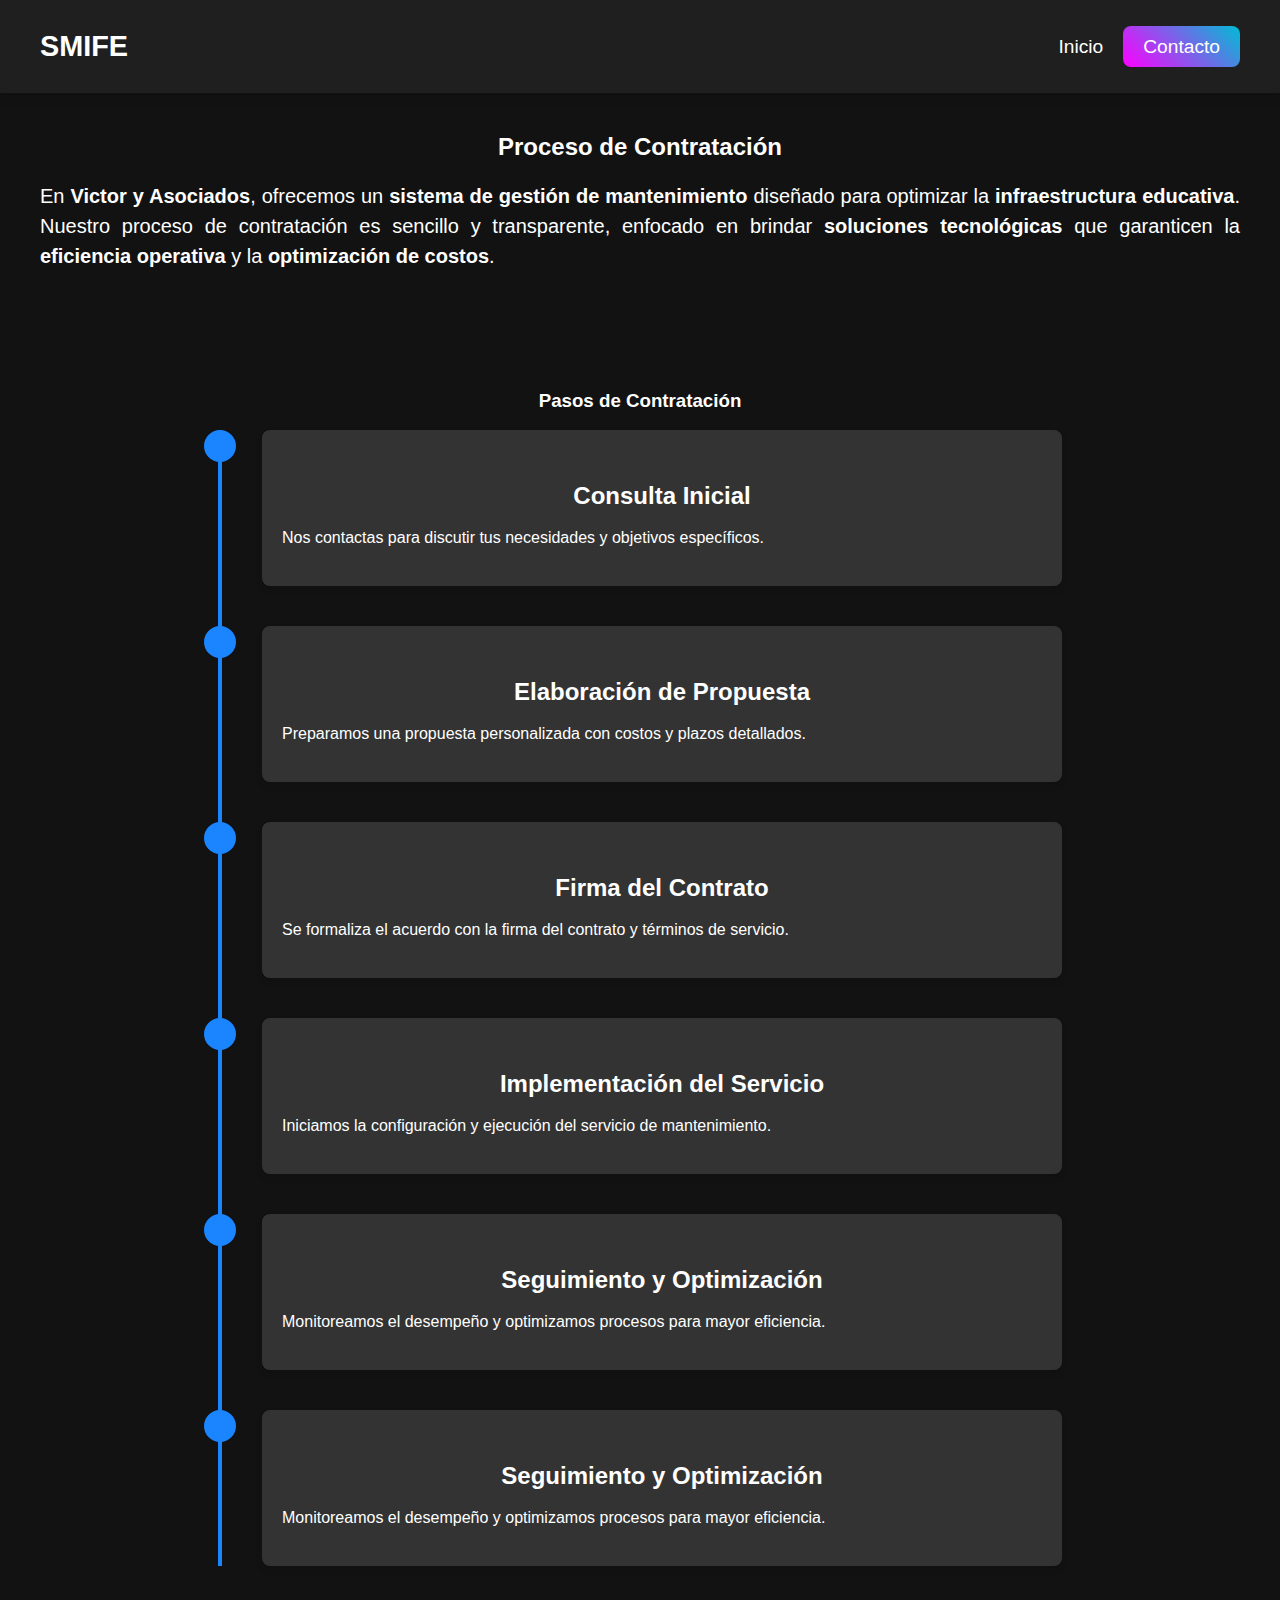
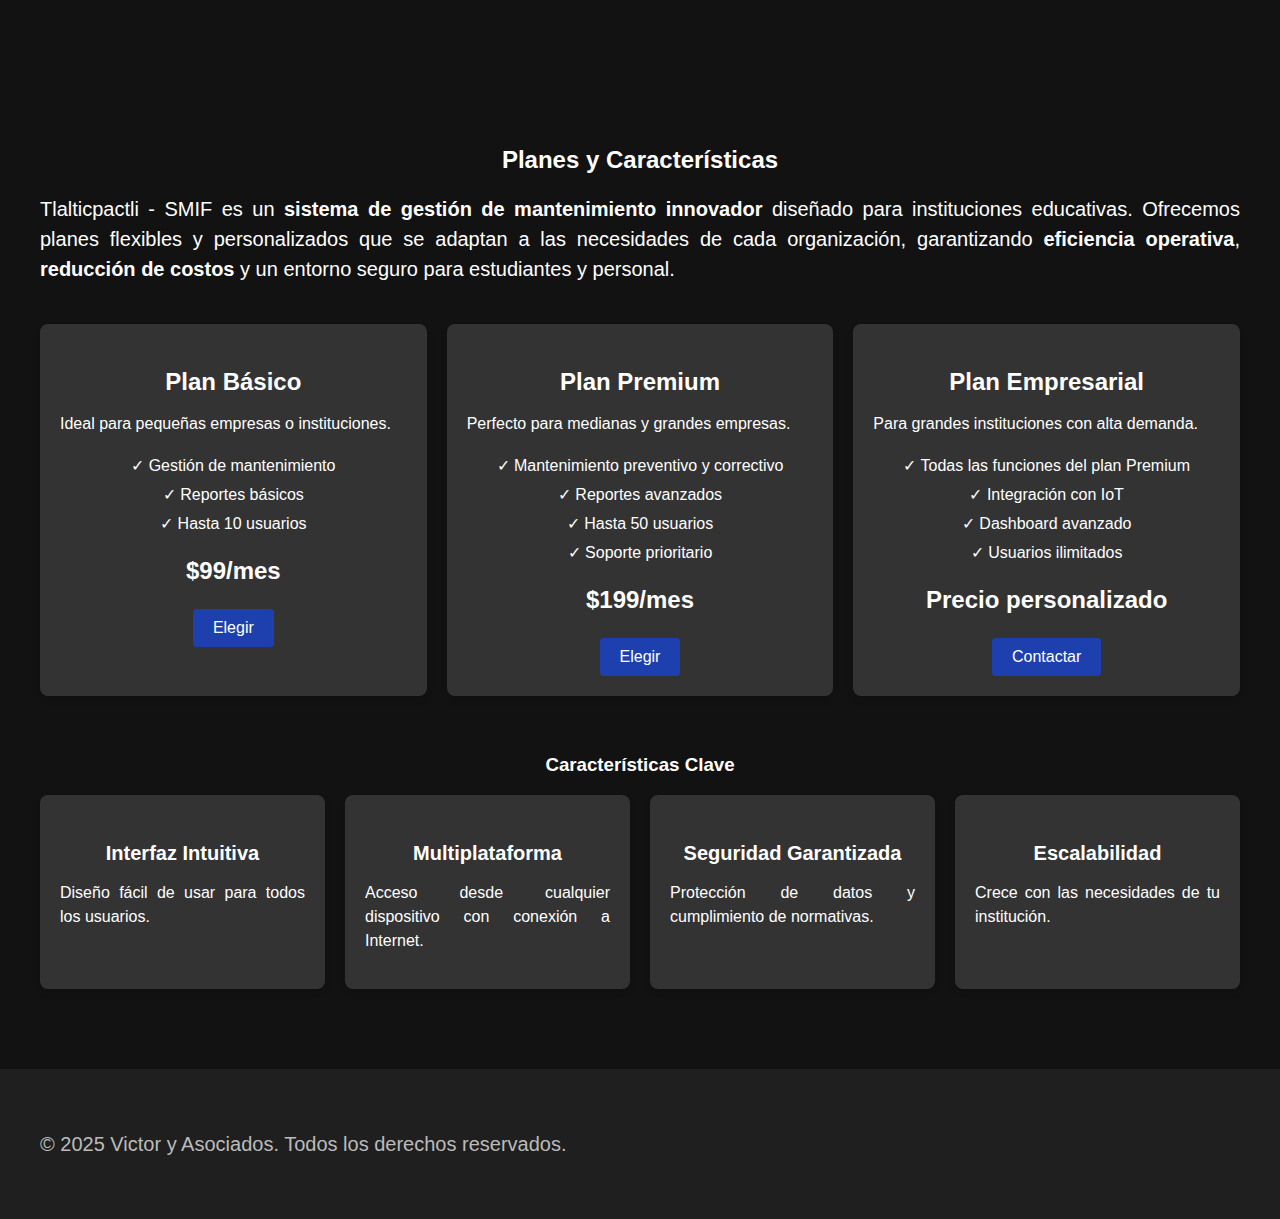
==== producto.html @ 5d18ec7e "primer commit" ====
<!DOCTYPE html>
<html lang="es">

<head>
    <meta charset="UTF-8">
    <meta name="viewport" content="width=device-width, initial-scale=1.0">
    <title>Proceso de Contratación - SMIFE</title>
    <link rel="stylesheet" href="styles.css"> <!-- Enlaza tu archivo CSS --><!-- Toastr CSS -->
</head>

<body>

    <header>
        <div class="content">
            <div class="logo">SMIFE</div>

            <!-- Menú de Navegación -->
            <nav aria-label="Menú principal">
                <!-- Botón de Menú Hamburguesa (solo visible en móviles) -->
                <button class="menu-toggle" aria-label="Abrir menú" aria-expanded="false">
                    <span class="hamburger"></span>
                </button>

                <!-- Lista de Enlaces -->
                <ul class="nav-links">
                    <li><a href="index.html">Inicio</a></li>
                    <li><a href="contacto.html" class="btn">Contacto</a></li>
                </ul>
            </nav>
        </div>
    </header>
    <!-- Sección del Proceso de Contratación -->
    <section class="content">
        <h2>Proceso de Contratación</h2>
        <p>
            En <strong>Victor y Asociados</strong>, ofrecemos un <strong>sistema de gestión de mantenimiento</strong>
            diseñado para optimizar la <strong>infraestructura educativa</strong>. Nuestro proceso de contratación es
            sencillo y transparente, enfocado en brindar <strong>soluciones tecnológicas</strong> que garanticen la
            <strong>eficiencia operativa</strong> y la <strong>optimización de costos</strong>.
        </p>
    </section>

    <!-- Sección de Pasos de Contratación -->
    <section class="timeline-section">
        <div class="content">
            <h3>Pasos de Contratación</h3>
            <ol class="timeline">
                <!-- Paso 1: Consulta -->
                <li class="timeline-item">
                    <span class="timeline-point"></span>
                    <div class="timeline-card">
                        <h4>Consulta Inicial</h4>
                        <p>Nos contactas para discutir tus necesidades y objetivos específicos.</p>

                    </div>
                </li>

                <!-- Paso 2: Elaboración de Propuesta -->
                <li class="timeline-item">
                    <span class="timeline-point"></span>
                    <div class="timeline-card">
                        <h4>Elaboración de Propuesta</h4>
                        <p>Preparamos una propuesta personalizada con costos y plazos detallados.</p>

                    </div>
                </li>

                <!-- Paso 3: Firma del Contrato -->
                <li class="timeline-item">
                    <span class="timeline-point"></span>
                    <div class="timeline-card">
                        <h4>Firma del Contrato</h4>
                        <p>Se formaliza el acuerdo con la firma del contrato y términos de servicio.</p>

                    </div>
                </li>

                <!-- Paso 4: Implementación -->
                <li class="timeline-item">
                    <span class="timeline-point"></span>
                    <div class="timeline-card">
                        <h4>Implementación del Servicio</h4>
                        <p>Iniciamos la configuración y ejecución del servicio de mantenimiento.</p>

                    </div>
                </li>

                <!-- Paso 5: Seguimiento y Optimización -->
                <li class="timeline-item">
                    <span class="timeline-point"></span>
                    <div class="timeline-card">
                        <h4>Seguimiento y Optimización</h4>
                        <p>Monitoreamos el desempeño y optimizamos procesos para mayor eficiencia.</p>
                    </div>
                </li>

                <li class="timeline-item">
                    <span class="timeline-point"></span>
                    <div class="timeline-card">
                        <h4>Seguimiento y Optimización</h4>
                        <p>Monitoreamos el desempeño y optimizamos procesos para mayor eficiencia.</p>
                    </div>
                </li>

            </ol>
        </div>

    </section>

    <!-- Sección de Planes y Características -->
    <section class="plans-section">
        <div class="content">
            <h2>Planes y Características</h2>
            <p>
                Tlalticpactli - SMIF es un <strong>sistema de gestión de mantenimiento innovador</strong> diseñado para
                instituciones educativas. Ofrecemos planes flexibles y personalizados que se adaptan a las necesidades
                de
                cada organización, garantizando <strong>eficiencia operativa</strong>, <strong>reducción de
                    costos</strong>
                y un entorno seguro para estudiantes y personal.
            </p>

        </div>


        <!-- Tarjetas de Planes -->
        <div class="plans-grid">
            <!-- Plan Básico -->
            <div class="plan-card">
                <h3>Plan Básico</h3>
                <p>Ideal para pequeñas empresas o instituciones.</p>
                <ul>
                    <li>&#10003; Gestión de mantenimiento</li>
                    <li>&#10003; Reportes básicos</li>
                    <li>&#10003; Hasta 10 usuarios</li>
                </ul>
                <p class="price">$99/mes</p>
                <button>Elegir</button>
            </div>

            <!-- Plan Premium -->
            <div class="plan-card">
                <h3>Plan Premium</h3>
                <p>Perfecto para medianas y grandes empresas.</p>
                <ul>
                    <li>&#10003; Mantenimiento preventivo y correctivo</li>
                    <li>&#10003; Reportes avanzados</li>
                    <li>&#10003; Hasta 50 usuarios</li>
                    <li>&#10003; Soporte prioritario</li>
                </ul>
                <p class="price">$199/mes</p>
                <button>Elegir</button>
            </div>

            <!-- Plan Empresarial -->
            <div class="plan-card">
                <h3>Plan Empresarial</h3>
                <p>Para grandes instituciones con alta demanda.</p>
                <ul>
                    <li>&#10003; Todas las funciones del plan Premium</li>
                    <li>&#10003; Integración con IoT</li>
                    <li>&#10003; Dashboard avanzado</li>
                    <li>&#10003; Usuarios ilimitados</li>
                </ul>
                <p class="price">Precio personalizado</p>
                <button>Contactar</button>
            </div>
        </div>

        <!-- Características Adicionales -->
        <div class="features-section">
            <h3>Características Clave</h3>
            <div class="features-grid">
                <div class="feature-card">
                    <h4>Interfaz Intuitiva</h4>
                    <p>Diseño fácil de usar para todos los usuarios.</p>
                </div>
                <div class="feature-card">
                    <h4>Multiplataforma</h4>
                    <p>Acceso desde cualquier dispositivo con conexión a Internet.</p>
                </div>
                <div class="feature-card">
                    <h4>Seguridad Garantizada</h4>
                    <p>Protección de datos y cumplimiento de normativas.</p>
                </div>
                <div class="feature-card">
                    <h4>Escalabilidad</h4>
                    <p>Crece con las necesidades de tu institución.</p>
                </div>
            </div>
        </div>
    </section>

    <footer>
        <div class="content">
            <p>&copy; 2025 Victor y Asociados. Todos los derechos reservados.</p>
        </div>
    </footer>

    <script src="script.js"></script>
</body>

</html>
---- styles.css ----
/* Global Styles */
body {
    font-family: 'Arial', sans-serif;
    background-color: #121212;
    color: white;
    margin: 0;
    padding: 0;
    text-align: center;
}

h1,
h2,
h3 {
    font-weight: bold;
}

p {
    text-align: justify;
    font-size: 20px;
    line-height: 1.5;
}

strong {
    color: #ffffff;
}

/* Variables CSS */
:root {
    --primary-color: #00bcd4;
    --secondary-color: #ff00ff;
    --background-color: #1f1f1f;
    --text-color: white;
    --hover-color: #00bcd4;
}

/* Contenedor general de secciones */
.content {
    max-width: 1200px;
    margin: 0 auto;
    padding: 20px;
}

/* Header */
header {
    background: var(--background-color);
    padding: 10px 20px;
    box-shadow: 0 4px 10px rgba(0, 0, 0, 0.1);
}

header .content {
    display: flex;
    justify-content: space-between;
    align-items: center;
}

header .logo {
    font-size: 1.8rem;
    font-weight: bold;
    color: var(--text-color);
}

header nav {
    display: flex;
    align-items: center;
}

header .nav-links {
    display: flex;
    list-style: none;
    margin: 0;
    padding: 0;
    gap: 20px;
    align-items: center;
    z-index: 20;
}

header .nav-links li {
    display: inline-block;
}

header .nav-links a {
    color: var(--text-color);
    text-decoration: none;
    font-size: 1.2rem;
    transition: color 0.3s;
}

header .nav-links a:hover {
    color: var(--hover-color);
}

.btn {
    background: linear-gradient(45deg, var(--secondary-color), var(--primary-color));
    border: none;
    padding: 10px 20px;
    border-radius: 8px;
    font-size: 1rem;
    color: var(--text-color);
    cursor: pointer;
    transition: transform 0.3s, background-color 0.3s;
    text-decoration: none;
}

.btn:hover {
    transform: scale(1.05);
}

/* Menú Hamburguesa (Responsive) */
header .menu-toggle {
    display: none;
    background: none;
    border: none;
    cursor: pointer;
    padding: 10px;
}

header .menu-toggle .hamburger {
    display: block;
    width: 25px;
    height: 3px;
    background: var(--text-color);
    position: relative;
    transition: transform 0.3s;
}

header .menu-toggle .hamburger::before,
header .menu-toggle .hamburger::after {
    content: '';
    width: 100%;
    height: 100%;
    background: var(--text-color);
    position: absolute;
    left: 0;
    transition: transform 0.3s;
}

header .menu-toggle .hamburger::before {
    top: -8px;
}

header .menu-toggle .hamburger::after {
    top: 8px;
}

/* Hero Section */
.hero {
    background-color: #333;
    padding: 60px 20px;
    border-bottom: 2px solid #0095ff;
}

.hero .content {
    display: flex;
    justify-content: center;
    align-items: center;
    gap: 30px;
}

.hero .text {
    max-width: 600px;
    text-align: left;
}

.hero h1 {
    font-size: 3rem;
    margin-bottom: 15px;
}

.image-container img {
    width: 500px;
    height: 300px;
    border-radius: 20px;
    animation: floating 5s ease-in-out infinite;
}

@keyframes floating {
    0% {
        transform: translateY(0);
    }

    50% {
        transform: translateY(-10px);
    }

    100% {
        transform: translateY(0);
    }
}

/* Sección Clientes */
.clients {
    background-color: #000000;
    padding: 30px 20px;
}

.clients .content {
    display: flex;
    justify-content: center;
    align-items: center;
    flex-wrap: wrap;
    gap: 45px;
}

.client-card {
    background-color: #444;
    padding: 20px;
    border-radius: 10px;
    text-align: center;
    width: 300px;
    height: 260px;
    box-shadow: 0 4px 10px rgba(0, 0, 0, 0.3);
    transition: transform 0.3s, box-shadow 0.3s;
    display: flex;
    flex-direction: column;
    justify-content: center;
    align-items: center;
}

.client-card:hover {
    transform: translateY(-5px) scale(1.03);
    box-shadow: 0 8px 15px rgba(0, 0, 0, 0.4);
}

.client-card img {
    width: 100px;
    height: 100px;
    object-fit: cover;
    border-radius: 10px;
    margin-bottom: 10px;
    transition: transform 0.3s;
}

.client-card img:hover {
    transform: scale(1.1);
}

.client-card p {
    font-size: 1rem;
    font-weight: bold;
    color: #00bcd4;
}

/* Secciones */
.acerca-de,
.servicios,
.testimonios {
    padding: 40px 20px;
}

.acerca-de {
    background-color: #333;
}

.servicios {
    background-color: #1f1f1f;
}

.testimonios {
    background-color: #333;
}

/* Cards */
.feature-cards {
    display: flex;
    justify-content: center;
    gap: 30px;
    padding: 40px 20px;
}

.card {
    background: #1e1e1e;
    padding: 30px;
    border-radius: 10px;
    width: 30%;
    box-shadow: 0 6px 12px rgba(0, 0, 0, 0.3);
    transition: transform 0.5s, box-shadow 0.3s;
}

.card:hover {
    transform: translateY(-10px) scale(1.05);
    box-shadow: 0 12px 18px rgba(0, 0, 0, 0.5);
}

/* Modal */
.modal {
    display: none;
    position: fixed;
    top: 0;
    left: 0;
    width: 100%;
    height: 100%;
    background: rgba(0, 0, 0, 0.8);
    display: flex;
    justify-content: center;
    align-items: center;
}

.modal-content {
    background: #222;
    padding: 30px;
    border-radius: 10px;
    width: 60%;
    text-align: center;
    box-shadow: 0 0 15px rgba(255, 255, 255, 0.3);
    transform: scale(0.8);
    transition: transform 0.3s ease-in-out;
}

.modal.show .modal-content {
    transform: scale(1);
}

.close {
    position: absolute;
    top: 15px;
    right: 25px;
    font-size: 30px;
    color: #fff;
    cursor: pointer;
}

/* Footer */
footer {
    background-color: #1f1f1f;
    text-align: center;
    padding: 20px;
    color: #bbb;
    font-size: 1rem;
}

/* Lista de Servicios */
.servicios-lista {
    display: grid;
    grid-template-columns: repeat(2, 1fr);
    gap: 20px;
    padding: 20px;
}

.servicios-lista >*:nth-last-child(1):nth-child(odd) {
    grid-column: span 2;
}

.servicios-lista li {
    background: #333;
    padding: 15px;
    border-radius: 8px;
    list-style: none;
    font-size: 1.2rem;
    box-shadow: 0 4px 8px rgba(0, 0, 0, 0.3);
    transition: transform 0.3s, box-shadow 0.3s;
}


/* Estilo para la Seccion de valores */
.servicios-lista li:hover {
    transform: translateY(-5px);
    box-shadow: 0 6px 12px rgba(0, 0, 0, 0.5);
}

.valores .feature-cards {
    display: grid;
    grid-template-rows: repeat(2, 1fr);
    /* Dos filas */
    grid-auto-flow: column;
    /* Coloca los elementos en columnas */
    gap: 20px;
    /* Espacio entre tarjetas */
    overflow-x: auto;
    /* Scroll horizontal */
    padding-bottom: 20px;
    /* Espacio para el scroll */
}

.valores .card {
    width: 250px;
    /* Ancho fijo para las tarjetas */

    background-color: #333;
    padding: 20px;
    border-radius: 10px;
    text-align: center;
    transition: transform 0.3s, box-shadow 0.3s;
}

.valores .card:hover {
    transform: translateY(-10px);
    box-shadow: 0 8px 16px rgba(0, 0, 0, 0.3);
}

/* Estilos para la Sección de Contacto */
.contacto {
    background-color: #1f1f1f;
    padding: 60px 20px;
    color: white;
}

.contacto h2 {
    font-size: 2.5rem;
    margin-bottom: 20px;
    text-align: center;
}

.contacto p {
    font-size: 1.2rem;
    text-align: center;
    margin-bottom: 40px;
}

.contact-form {
    max-width: 600px;
    margin: 0 auto;
}

.form-group {
    margin-bottom: 20px;
}

.form-group label {
    display: block;
    font-size: 1rem;
    margin-bottom: 5px;
}

.form-group input,
.form-group textarea {
    width: 100%;
    padding: 10px;
    font-size: 1rem;
    border: 1px solid #444;
    border-radius: 8px;
    background-color: #333;
    color: white;
}

.form-group textarea {
    resize: vertical;
}


.confirmation-message {
    text-align: center;
    margin-top: 20px;
    font-size: 1.2rem;
    color: #00bcd4;
}

/* Estilos para la Sección del Producto */
.producto {
    background-color: #1f1f1f;
    padding: 60px 20px;
    color: white;
}

.producto h2 {
    font-size: 2.5rem;
    margin-bottom: 20px;
    text-align: center;
}

.producto h3 {
    font-size: 1.8rem;
    margin-top: 30px;
    margin-bottom: 15px;
    color: #00bcd4;
}

.producto p {
    font-size: 1.2rem;
    line-height: 1.6;
    margin-bottom: 20px;
}

.producto ul {
    margin-bottom: 20px;
    padding-left: 20px;
}

.producto ul li {
    font-size: 1.1rem;
    line-height: 1.6;
    margin-bottom: 10px;
}

/* Sección de Línea de Tiempo */
.timeline-section {
    padding: 40px 20px;
    background-color: #121212;
}

.timeline {
    position: relative;
    max-width: 800px;
    margin: 0 auto;
    padding-left: 40px;
    border-left: 4px solid #1a85ff;
    list-style: none;
}

.timeline-item {
    margin-bottom: 40px;
    position: relative;
}

.timeline-point {
    position: absolute;
    left: -58px;
    top: 0;
    width: 24px;
    height: 24px;
    background-color: #1a85ff;
    border-radius: 50%;
    border: 4px solid #1a85ff;
}

.timeline-card {
    background-color: #333;
    padding: 20px;
    border-radius: 8px;
    box-shadow: 0 4px 6px rgba(0, 0, 0, 0.1);
}

.timeline-card h4 {
    font-size: 1.5rem;
    font-weight: bold;
    color: #ffffff;
    margin-bottom: 10px;
}

.timeline-card p {
    font-size: 1rem;
    color: #ffffff;
}

.timeline-card img {
    display: block;
    margin: 10px auto;
    height: 64px;
}

/* Sección de Planes */
.plans-section {
    padding: 40px 20px;
    background-color: #121212;
}

.plans-grid {
    display: grid;
    grid-template-columns: repeat(auto-fit, minmax(300px, 1fr));
    gap: 20px;
    max-width: 1200px;
    margin: 0 auto;
}

.plan-card {
    background-color: #333;
    padding: 20px;
    border-radius: 8px;
    box-shadow: 0 4px 6px rgba(0, 0, 0, 0.1);
    text-align: center;
}

.plan-card h3 {
    font-size: 1.5rem;
    font-weight: bold;
    color: #ffffff;
    margin-bottom: 10px;
}

.plan-card p {
    font-size: 1rem;
    color: #ffffff;
}

.plan-card ul {
    list-style: none;
    padding: 0;
    margin: 20px 0;
}

.plan-card ul li {
    font-size: 1rem;
    color: #ffffff;
    margin-bottom: 10px;
}

.plan-card .price {
    font-size: 1.5rem;
    font-weight: bold;
    color: #ffffff;
    margin: 20px 0;
    text-align: center;
}

.plan-card button {
    background-color: #1e40af;
    color: #fff;
    padding: 10px 20px;
    border: none;
    border-radius: 4px;
    cursor: pointer;
    font-size: 1rem;
}

.plan-card button:hover {
    background-color: #1d4ed8;
}

/* Sección de Características */
.features-section {
    padding: 40px 20px;
    background-color: #121212;
}

.features-grid {
    display: grid;
    grid-template-columns: repeat(auto-fit, minmax(250px, 1fr));
    gap: 20px;
    max-width: 1200px;
    margin: 0 auto;
}

.feature-card {
    background-color: #333;
    padding: 20px;
    border-radius: 8px;
    box-shadow: 0 4px 6px rgba(0, 0, 0, 0.1);
    text-align: center;
}

.feature-card h4 {
    font-size: 1.25rem;
    font-weight: bold;
    color: #ffffff;
    margin-bottom: 10px;
}

.feature-card p {
    font-size: 1rem;
    color: #ffffff;
}


.scroll-x {
    overflow-x: auto;
    /* Habilita el scroll horizontal */
    scrollbar-width: thin;
    /* Para Firefox */
    scrollbar-color: var(--primary-color) var(--background-color);
}

/* Personalización del scroll solo en X para navegadores basados en WebKit */
.scroll-x::-webkit-scrollbar {
    height: 8px;
    /* Altura del scrollbar horizontal */
}

.scroll-x::-webkit-scrollbar-track {
    background: var(--background-color);
    border-radius: 10px;
}

.scroll-x::-webkit-scrollbar-thumb {
    background: var(--primary-color);
    border-radius: 10px;
    border: 2px solid var(--background-color);
}

.scroll-x::-webkit-scrollbar-thumb:hover {
    background: #0097a7;
}


/* Responsive Design */
@media (max-width: 992px) {
    .hero .content {
        flex-direction: column;
        text-align: center;
    }

    .hero .text {
        text-align: center;
    }

    .image-container {
        width: 100%;
    }

    .image-container img {
        width: 100%;
        height: auto;
        border-radius: 20;
    }
}

@media (max-width: 768px) {
    header .menu-toggle {
        display: block;
    }

    header .nav-links {
        display: none;
        flex-direction: column;
        position: absolute;
        top: 60px;
        right: 20px;
        background: var(--background-color);
        padding: 20px;
        border-radius: 10px;
        box-shadow: 0 4px 10px rgba(0, 0, 0, 0.1);
    }

    header .nav-links.active {
        display: flex;
    }

    header .nav-links li {
        margin: 10px 0;
    }

    .producto h2 {
        font-size: 2rem;
    }

    .producto h3 {
        font-size: 1.5rem;
    }

    .producto p {
        font-size: 1rem;
    }

    .producto ul li {
        font-size: 1rem;
    }

    .contacto h2 {
        font-size: 2rem;
    }

    .contacto p {
        font-size: 1rem;
    }

    .form-group input,
    .form-group textarea {
        font-size: 0.9rem;
    }
}

@media (max-width: 435px) {
    .servicios-lista {

        grid-template-columns: repeat(1, 1fr);

    }
}
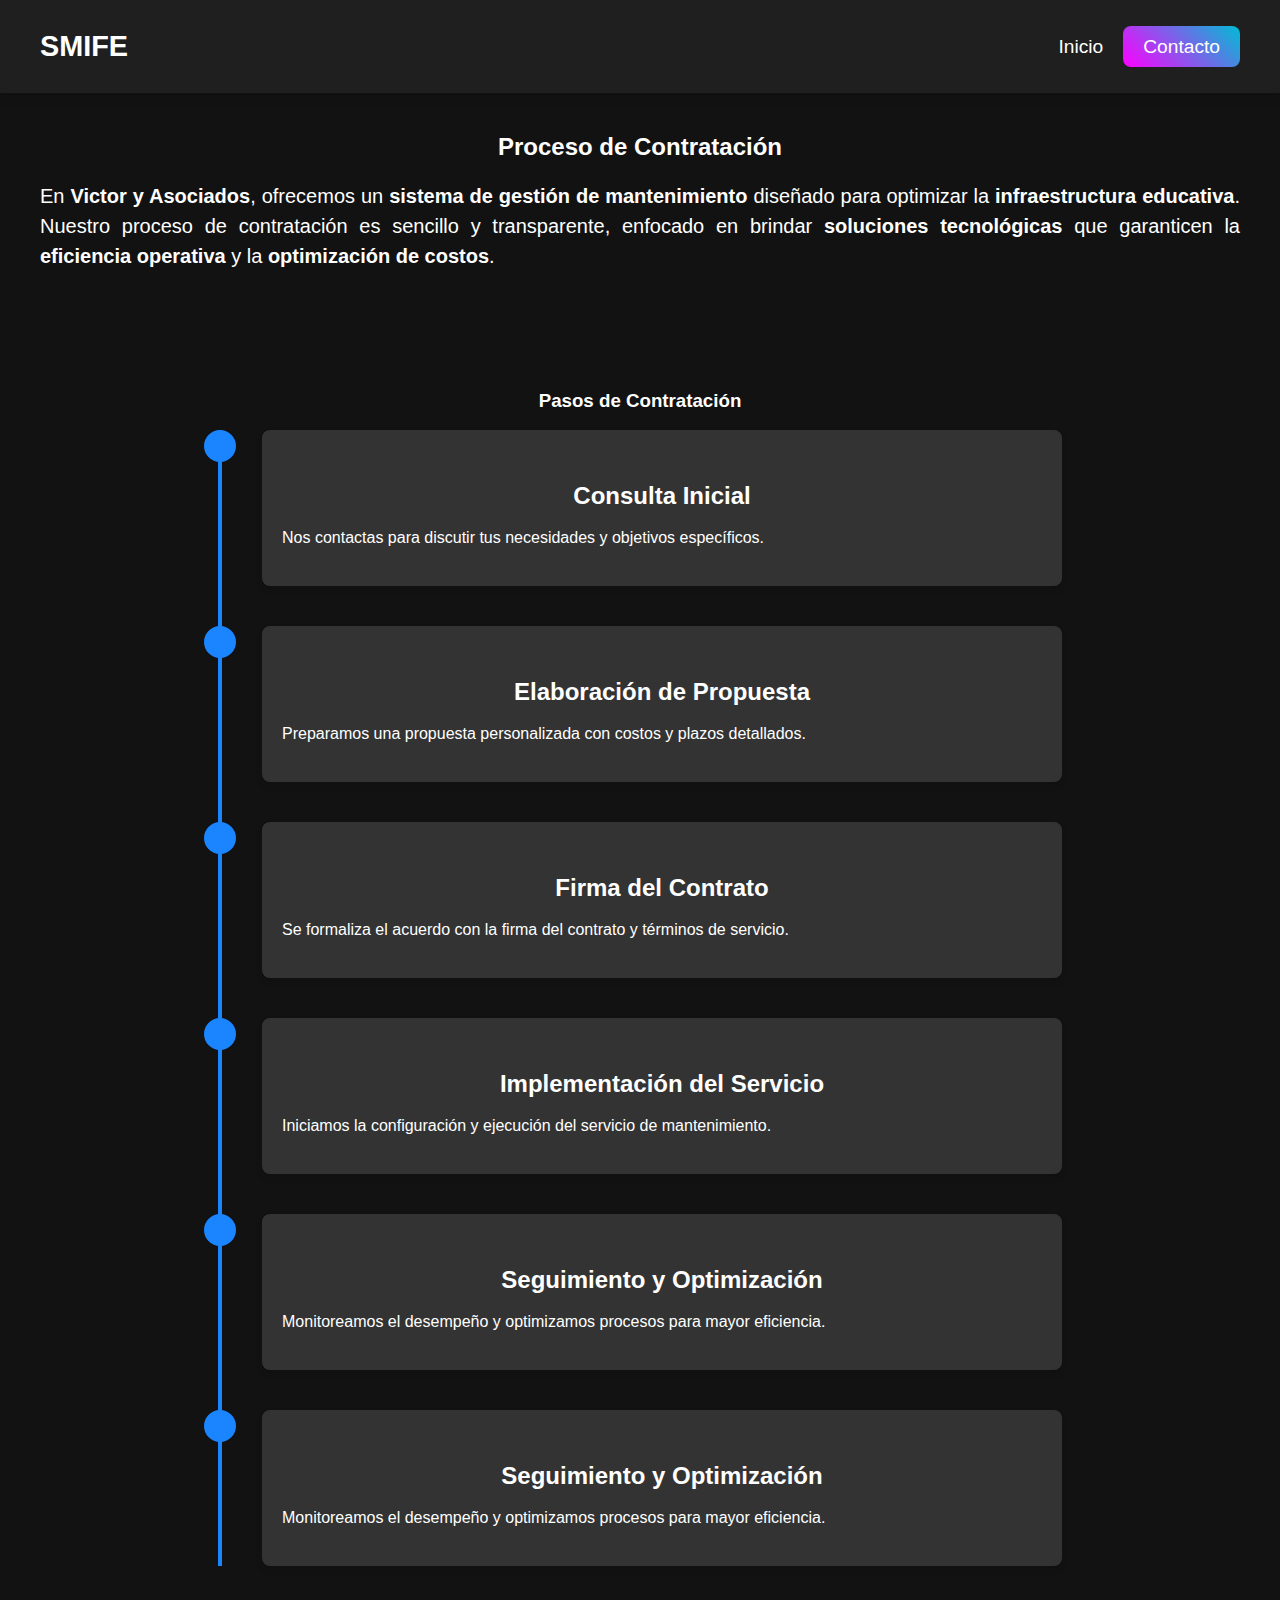
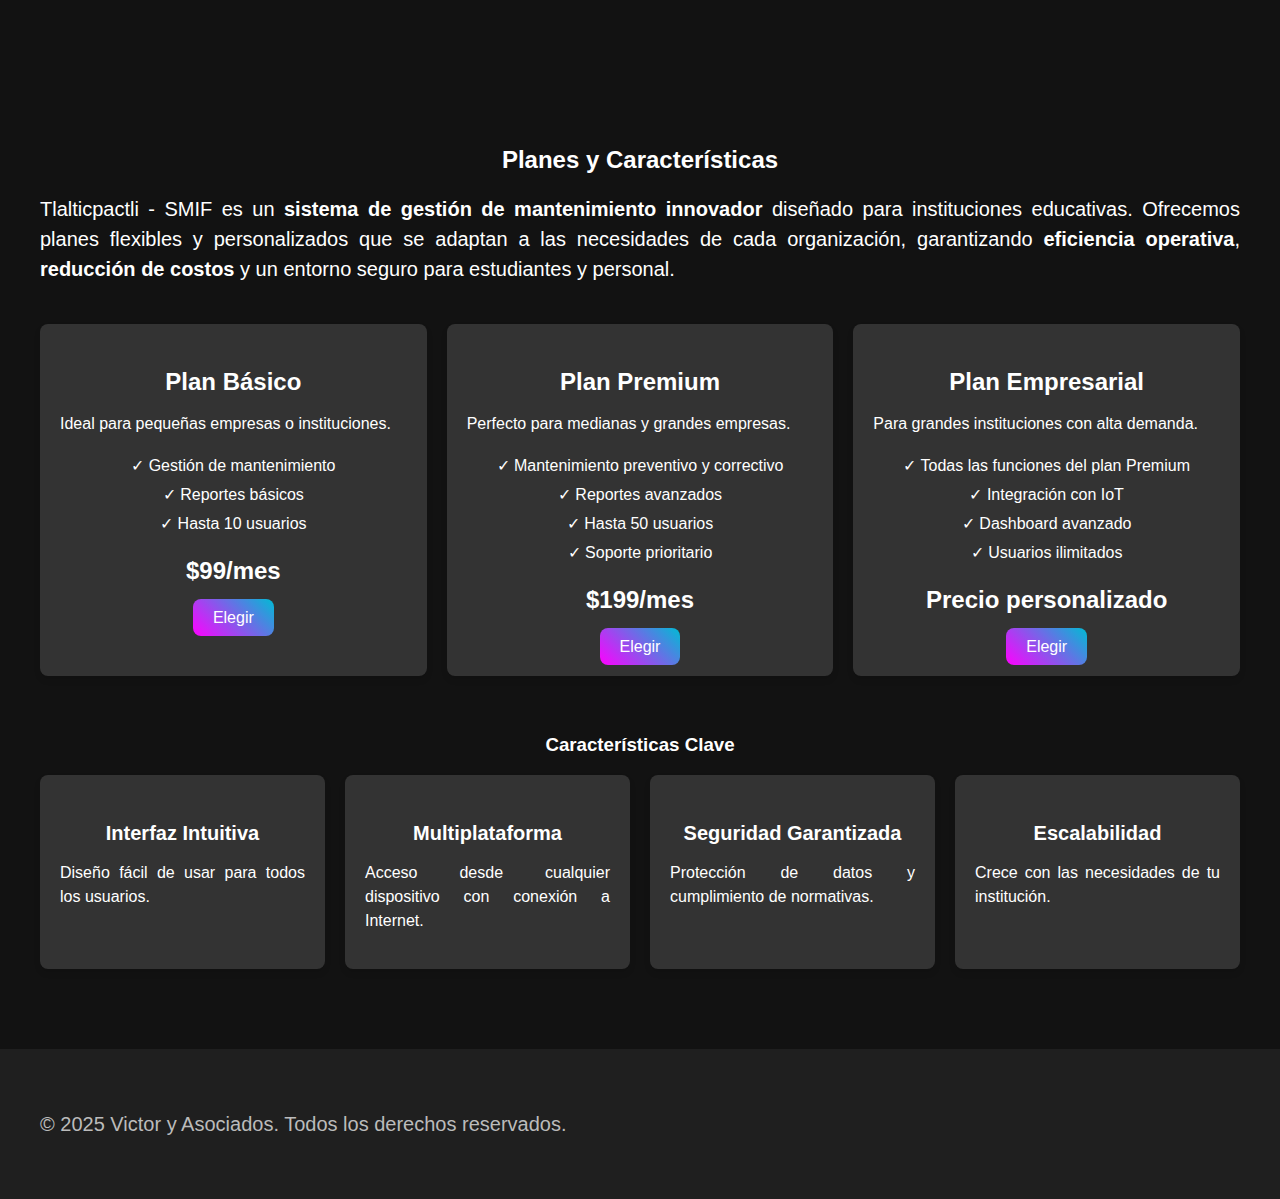
==== commit f976200a: "reparando-botones" ====
--- a/producto.html
+++ b/producto.html
@@ -135,7 +135,7 @@
                     <li>&#10003; Hasta 10 usuarios</li>
                 </ul>
                 <p class="price">$99/mes</p>
-                <button>Elegir</button>
+                <a href="producto.html" class="btn">Elegir</a>
             </div>
 
             <!-- Plan Premium -->
@@ -149,7 +149,7 @@
                     <li>&#10003; Soporte prioritario</li>
                 </ul>
                 <p class="price">$199/mes</p>
-                <button>Elegir</button>
+                <a href="producto.html" class="btn">Elegir</a>
             </div>
 
             <!-- Plan Empresarial -->
@@ -163,7 +163,7 @@
                     <li>&#10003; Usuarios ilimitados</li>
                 </ul>
                 <p class="price">Precio personalizado</p>
-                <button>Contactar</button>
+                <a href="producto.html" class="btn">Elegir</a>
             </div>
         </div>
 
